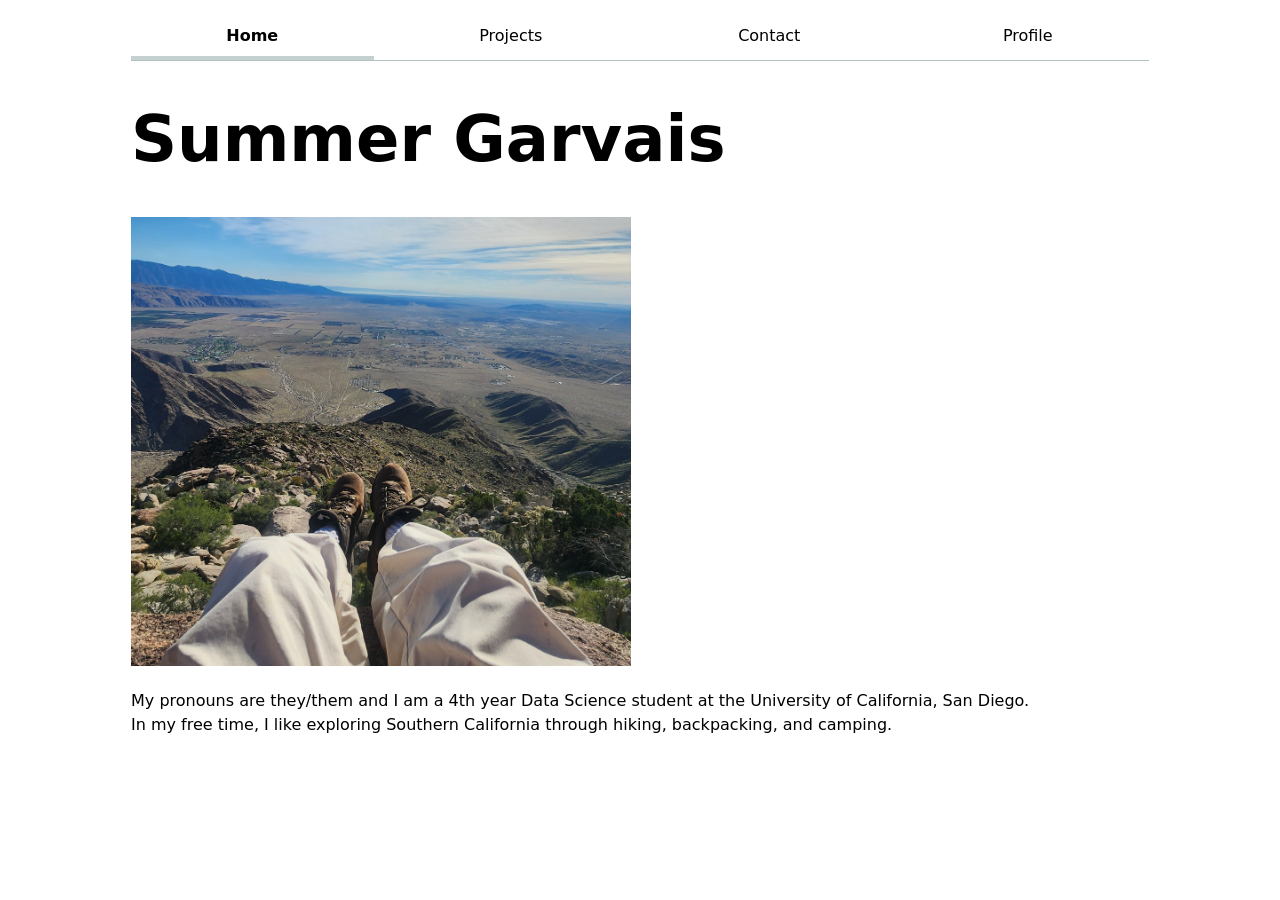
==== index.html @ 94088b61 "Updating js script linking" ====
<!DOCTYPE html>
<html lang="en">
<head>
    <meta charset="UTF-8">
    <meta name="viewport" content="width=device-width, initial-scale=1.0">
    <title>Summer Garvais: Personal site and portfolio</title>
    <link rel="stylesheet" href="style.css">
    <script type="module" src="global.js"></script>
</head>
<body>
    <nav>
            <a class = "current" href="/portfolio/">Home</a>
            <a href="/portfolio/projects">Projects</a>
            <a href="/portfolio/contact">Contact</a>
            <a href="/portfolio/profile">Profile</a>
    </nav>
    <h1>Summer Garvais</h1>
    <img
        src="images/20260301_083900.jpg"
        alt= "View from outside of Melbourne, Australia. I studied abroad here and its my favorite city in the world!"
        width="500"
    />
    <p>My pronouns are they/them and I am a 4th year Data Science student at the 
        University of California, San Diego. In my free time, I like exploring Southern California through hiking, backpacking, and camping.
    </p>
</body>
</html>
---- style.css ----
html {
    --color-accent: oklch(79.624% 0.11657 225.325);
    accent-color: var(--color-accent);
}
body {
/* Set line height to 1.5 times the font size
	   and use the OS’s UI font as the website font
	 */
  font: 100%/1.5 system-ui;
}
body {
	max-width: 100ch;
    margin: 0 auto;
    padding: 1rem;
}
img {
	max-width: 100%;
}
nav {
    display: flex;
    gap: 1rem;
	text-align: center;
	margin-bottom: 0.5rem;
	border-bottom-width: 1px;
	border-bottom-style: solid;
	border-bottom-color: oklch(80% 3% 200);
}
nav a {
    flex: 1;
    color: inherit;
    text-decoration: none;
    padding: 0.5em;
}
a{
	color: inherit;
	text-decoration: none;
}
p {
	max-width: 90ch;
}
a.current {
	font-weight: bold;
	border-bottom-width: 0.3rem;
	border-bottom-style: solid;
	border-bottom-color: oklch(85% 3% 200);
}
a:hover {
    border-bottom-width: 0.3rem;
    border-bottom-style: solid;
    border-bottom-color: var(--color-accent);
    background-color: oklch(from var(--color-accent) 95% 5% h);
}
form {
    font: inherit;
    display: grid;
    grid-template-columns: auto 1fr;
    gap: 1em;
}
label {
    display: grid;
    grid-template-columns: subgrid;
    grid-column: 1 / -1;
}
h1 {
    font-size: 400%;
    line-height: 1.1;
    text-wrap: balance;
}
h1, h2, h3, h4, h5, h6 {
    line-height: 1.1;
    text-wrap: balance;
}
button {
    grid-column: 1 / -1;
    font: inherit;
}
input, textarea {
    font: inherit;
    width: 100%;
    box-sizing: border-box;
}

.projects {
    display: grid;
    grid-template-columns: repeat(auto-fill, minmax(15em, 1fr));
    gap: 1em;
    margin-top: 1em;
}

.projects article {
    display: grid;
    grid-row: span 3;
    grid-template-rows: subgrid;
}

.projects h2 {
    margin: 0;
    font-size: 100%;
}

section {
    margin-block: 2em;
}

article header {
    display: flex;
    gap: 1em;
    flex-wrap: wrap;
    justify-content: space-between;
}

article h3 {
    margin: 0;
}
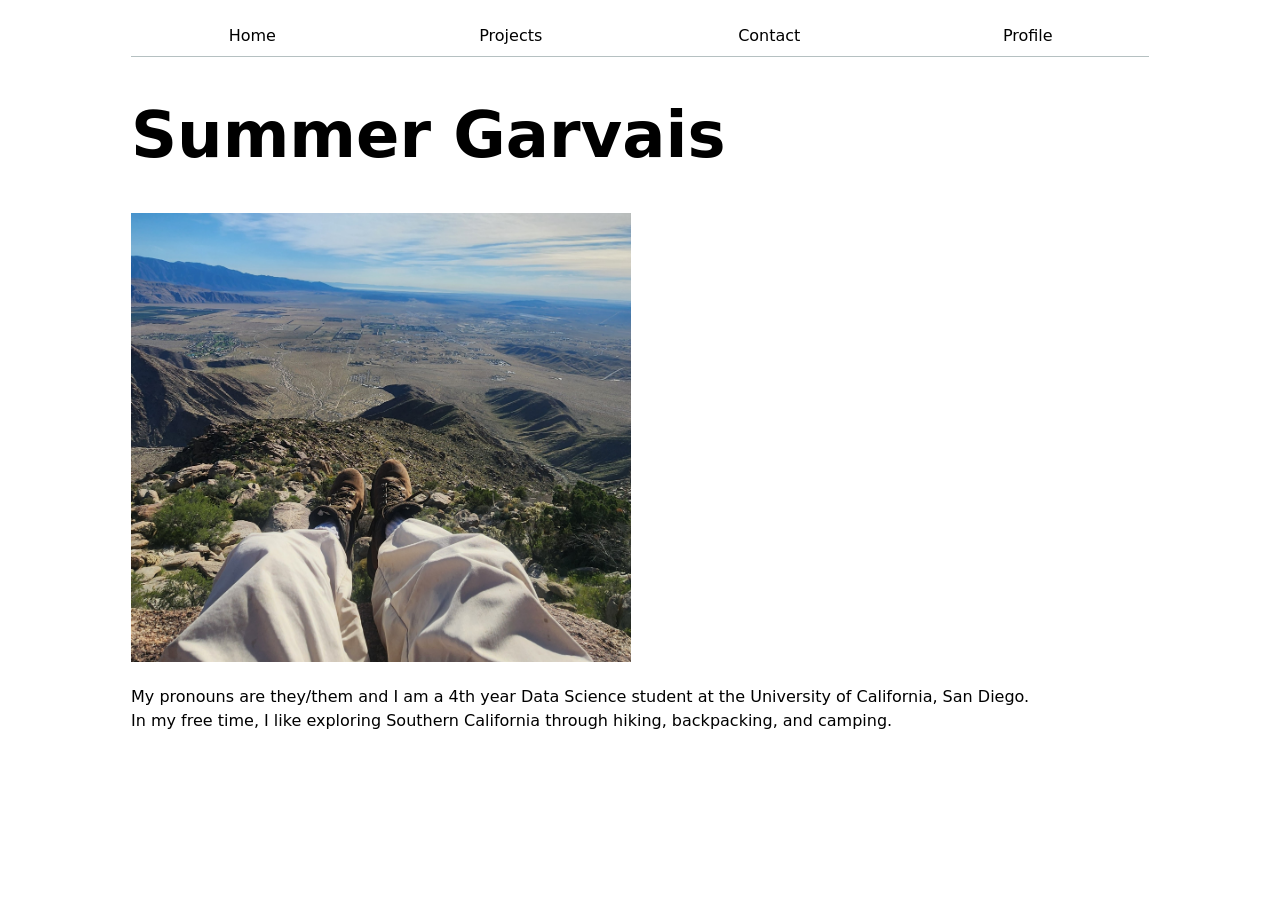
==== commit 1023aaa8: "Updating link heirarchies and removing manual current class" ====
--- a/index.html
+++ b/index.html
@@ -4,15 +4,15 @@
     <meta charset="UTF-8">
     <meta name="viewport" content="width=device-width, initial-scale=1.0">
     <title>Summer Garvais: Personal site and portfolio</title>
-    <link rel="stylesheet" href="style.css">
-    <script type="module" src="global.js"></script>
+    <link rel="stylesheet" href="./style.css">
+    <script type="module" src="./global.js"></script>
 </head>
 <body>
     <nav>
-            <a class = "current" href="/portfolio/">Home</a>
-            <a href="/portfolio/projects">Projects</a>
-            <a href="/portfolio/contact">Contact</a>
-            <a href="/portfolio/profile">Profile</a>
+            <a href="./">Home</a>
+            <a href="./projects">Projects</a>
+            <a href="./contact">Contact</a>
+            <a href="./profile">Profile</a>
     </nav>
     <h1>Summer Garvais</h1>
     <img
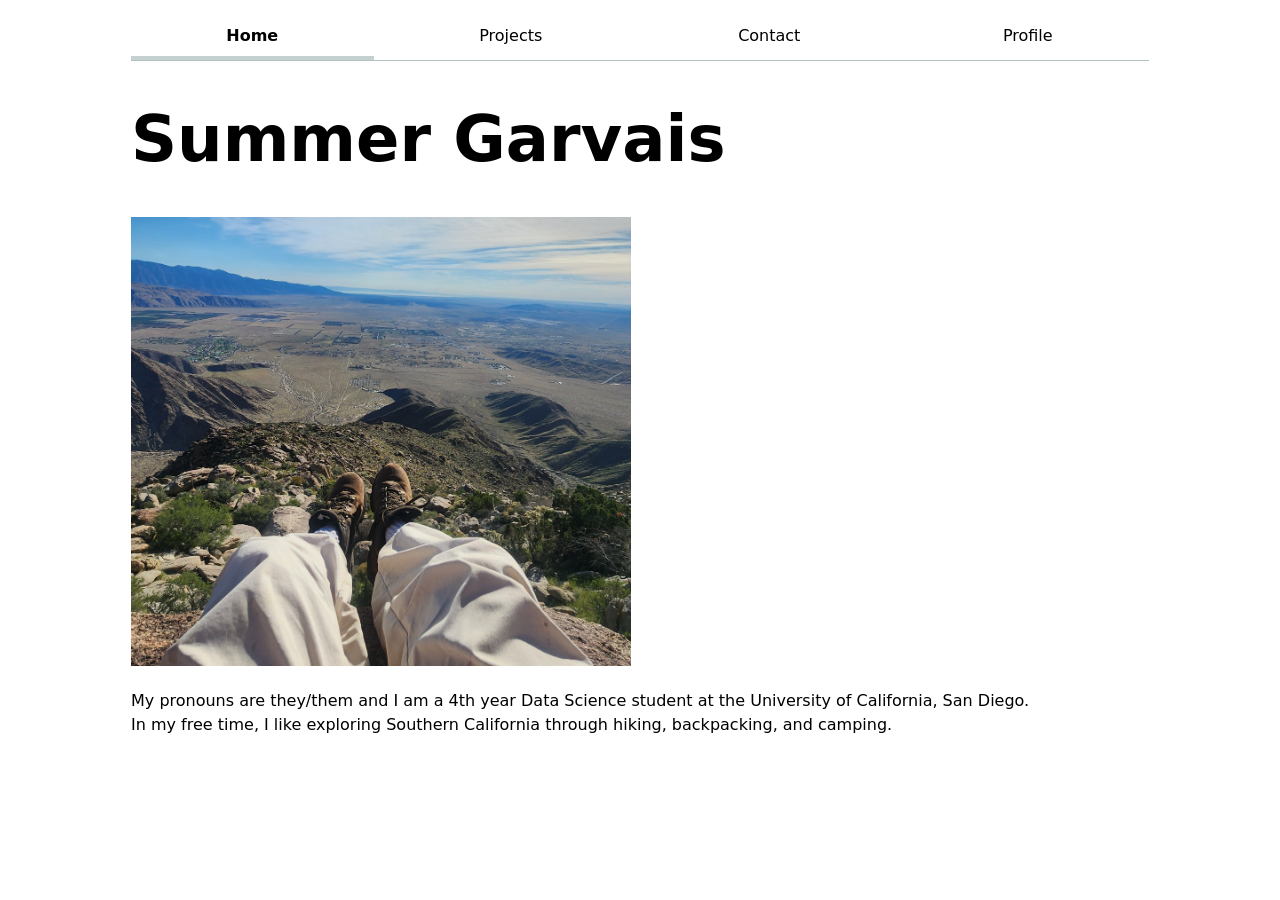
==== commit 2e12ade2: "Finishing Part 2" ====
--- a/index.html
+++ b/index.html
@@ -9,7 +9,7 @@
 </head>
 <body>
     <nav>
-            <a href="./">Home</a>
+            <a href="index.html">Home</a>
             <a href="./projects">Projects</a>
             <a href="./contact">Contact</a>
             <a href="./profile">Profile</a>
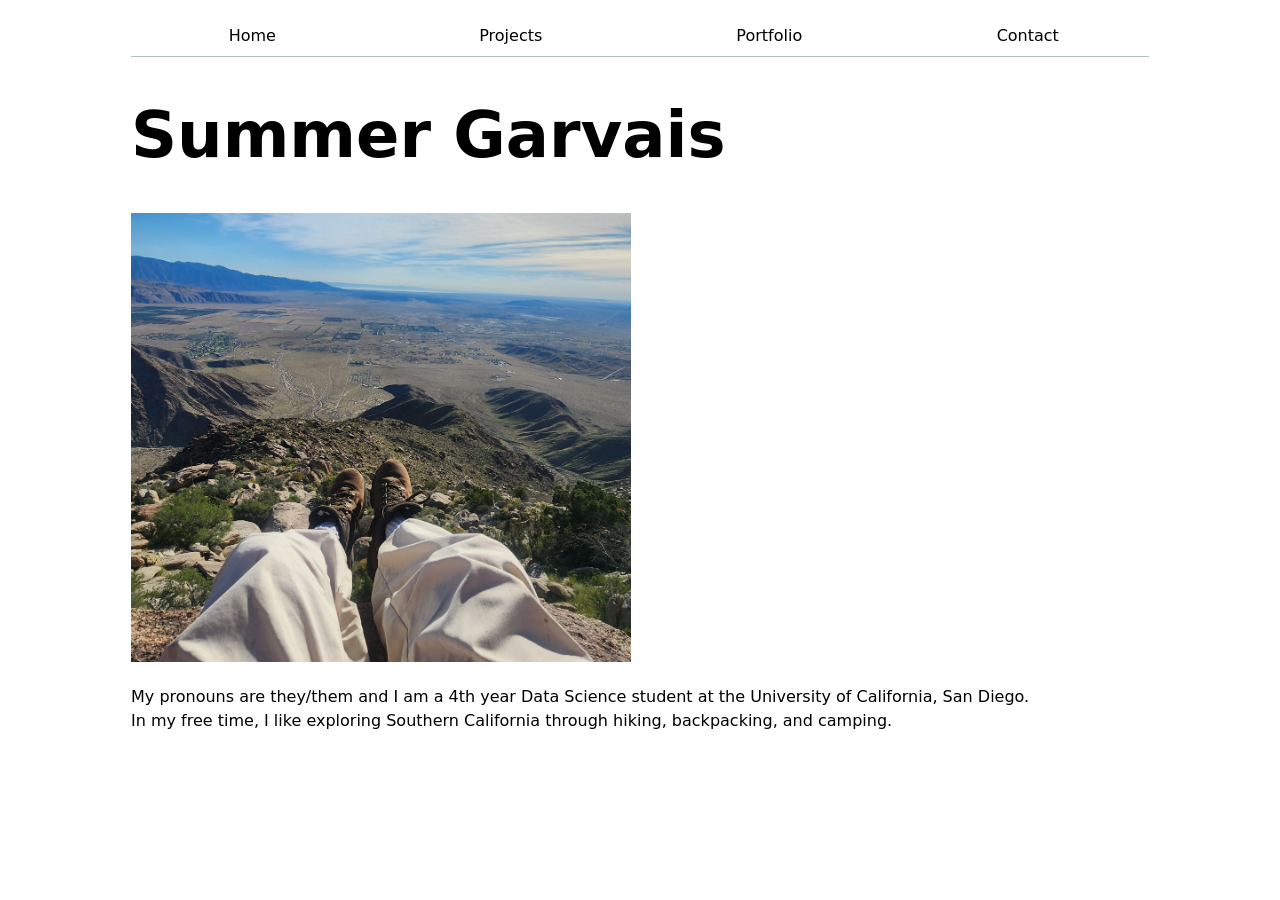
==== commit 788573b2: "removing nav" ====
--- a/index.html
+++ b/index.html
@@ -8,12 +8,6 @@
     <script type="module" src="./global.js"></script>
 </head>
 <body>
-    <nav>
-            <a href="index.html">Home</a>
-            <a href="./projects">Projects</a>
-            <a href="./contact">Contact</a>
-            <a href="./profile">Profile</a>
-    </nav>
     <h1>Summer Garvais</h1>
     <img
         src="images/20260301_083900.jpg"
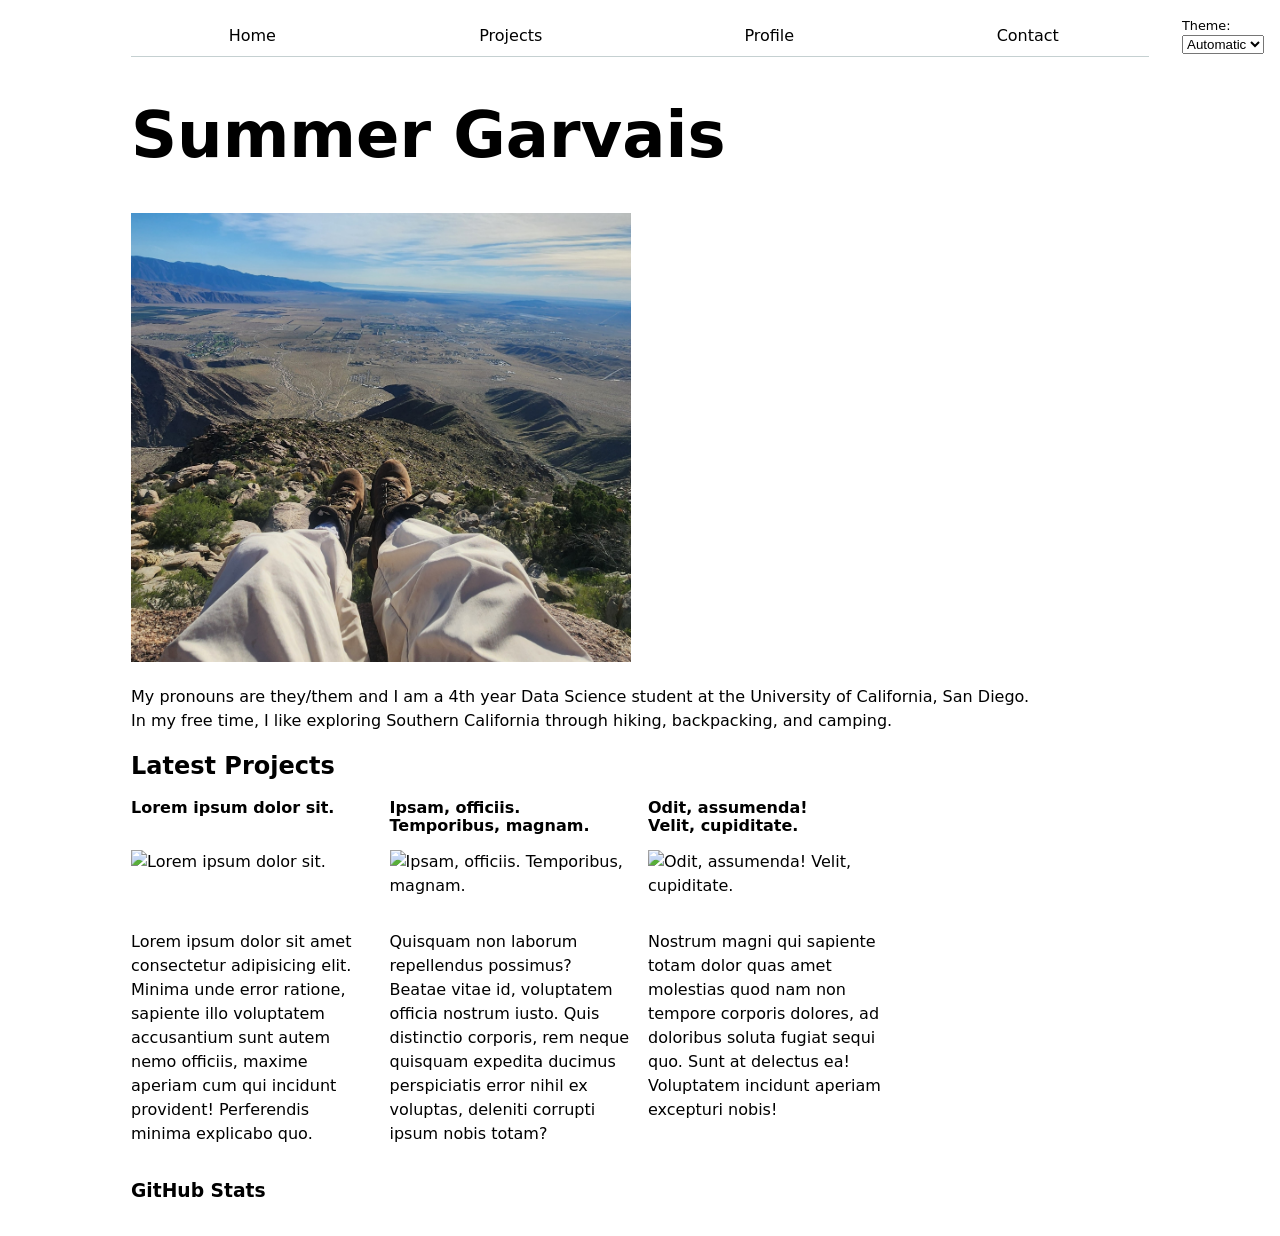
==== commit 044a313e: "attempting Lab 4 part 3" ====
--- a/index.html
+++ b/index.html
@@ -6,6 +6,7 @@
     <title>Summer Garvais: Personal site and portfolio</title>
     <link rel="stylesheet" href="./style.css">
     <script type="module" src="./global.js"></script>
+    <script src="index.js" type="module" defer></script>
 </head>
 <body>
     <h1>Summer Garvais</h1>
@@ -17,5 +18,11 @@
     <p>My pronouns are they/them and I am a 4th year Data Science student at the 
         University of California, San Diego. In my free time, I like exploring Southern California through hiking, backpacking, and camping.
     </p>
+    <h2>Latest Projects</h2>
+    <div class="projects"></div>
+
+    <script type="module" src="./index.js"></script>
+    <h3>GitHub Stats</h3>
+    <div id="profile-stats"></div>
 </body>
 </html>
--- a/style.css
+++ b/style.css
@@ -1,5 +1,6 @@
 
 html {
+    color-scheme: light dark;
     --color-accent: oklch(79.624% 0.11657 225.325);
     accent-color: var(--color-accent);
 }
@@ -24,7 +25,7 @@
 	margin-bottom: 0.5rem;
 	border-bottom-width: 1px;
 	border-bottom-style: solid;
-	border-bottom-color: oklch(80% 3% 200);
+	border-bottom-color: oklch(85% 3% 200);
 }
 nav a {
     flex: 1;
@@ -49,7 +50,7 @@
     border-bottom-width: 0.3rem;
     border-bottom-style: solid;
     border-bottom-color: var(--color-accent);
-    background-color: oklch(from var(--color-accent) 95% 5% h);
+    background-color: color-mix(in oklch, var(--color-accent), canvas 85%);
 }
 form {
     font: inherit;
@@ -112,4 +113,26 @@
 
 article h3 {
     margin: 0;
+}
+.color-scheme {
+  position: absolute;
+  top: 1rem;
+  right: 1rem;
+  font-size: 80%;
+  font-family: inherit;
+}
+
+#profile-stats dl {
+  display: grid;
+  grid-template-columns: repeat(4, 1fr);
+}
+
+#profile-stats dt {
+  grid-row: 1;
+  font-weight: bold;
+}
+
+#profile-stats dd {
+  grid-row: 2;
+  margin: 0;
 }
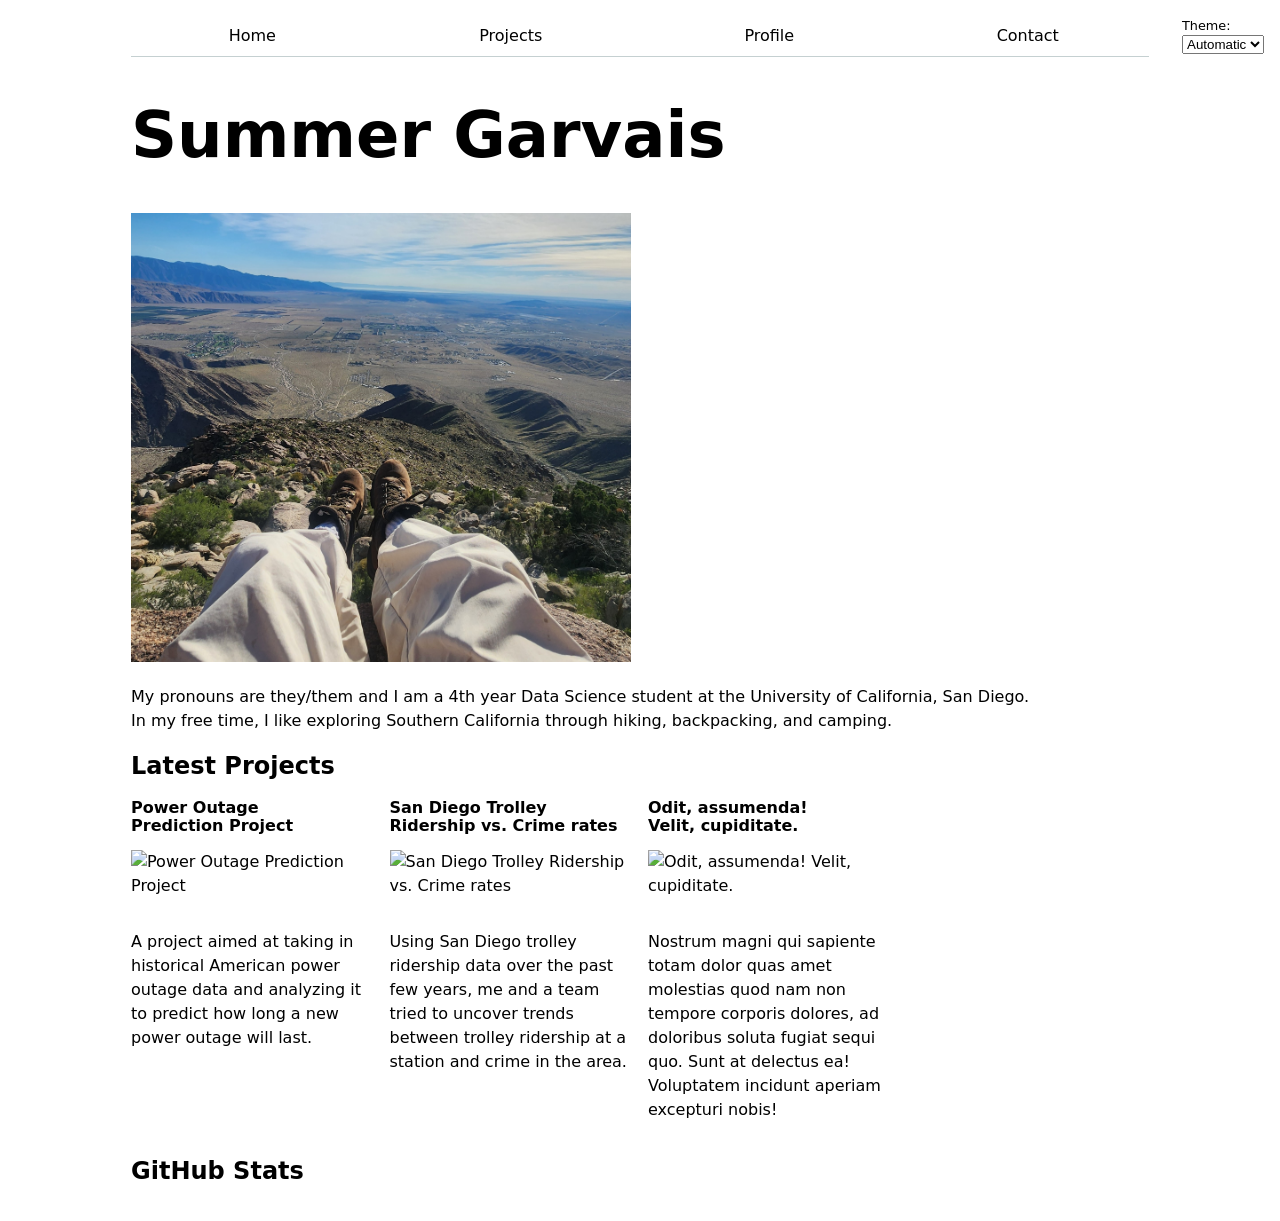
==== commit 26d40249: "finishing lab #4" ====
--- a/index.html
+++ b/index.html
@@ -22,7 +22,7 @@
     <div class="projects"></div>
 
     <script type="module" src="./index.js"></script>
-    <h3>GitHub Stats</h3>
+    <h2>GitHub Stats</h2>
     <div id="profile-stats"></div>
 </body>
 </html>
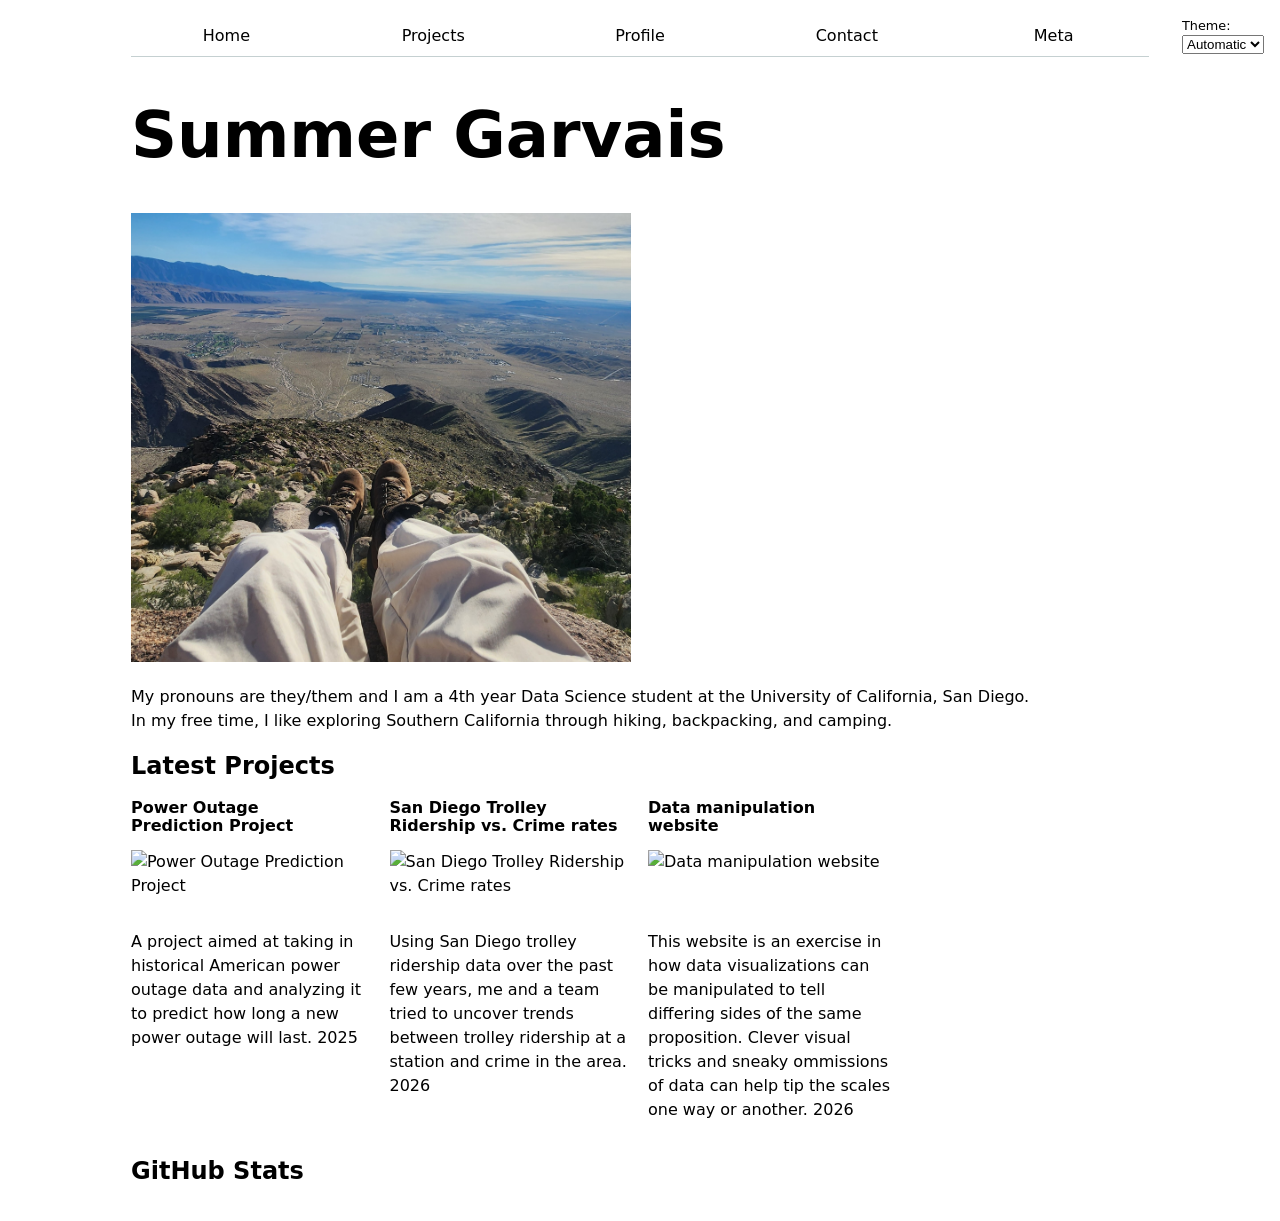
==== commit 6e7e2f09: "Finishing Lab #6" ====
--- a/index.html
+++ b/index.html
@@ -24,5 +24,7 @@
     <script type="module" src="./index.js"></script>
     <h2>GitHub Stats</h2>
     <div id="profile-stats"></div>
+
+    
 </body>
 </html>
--- a/style.css
+++ b/style.css
@@ -135,4 +135,149 @@
 #profile-stats dd {
   grid-row: 2;
   margin: 0;
+}
+
+#projects-pie-plot {
+  max-width: 20em;
+  margin-block: 2em;
+  overflow: visible;
+  &:has(path:hover) {
+    path:not(:hover) {
+       opacity: 0.5;
+    }
+  }
+  path {
+    transition: 400ms;
+    cursor: pointer;
+  }
+}
+
+.legend {
+    display: grid;
+    grid-template-columns: repeat(auto-fill, minmax(9em, 1fr));
+    padding: 1em;
+    border: 1px solid oklch(85% 3% 200);
+    margin-block: 1em;
+    list-style: none;
+    flex: 1;
+    min-width: 1;
+}
+
+.legend-item {
+    display: flex;
+    align-items: center;
+    gap: 0.5em;
+    flex: 1;
+}
+
+.swatch {
+    display: flex;
+    width: 1em;
+    aspect-ratio: 1/1;
+    background-color: var(--color);
+    border-radius: 50%;
+}
+
+.container {
+    display: flex;
+    align-items: center;
+    gap: 2em;
+}
+
+.selected {
+  --color: oklch(60% 45% 0) !important;
+
+  &:is(path) {
+    fill: var(--color);
+  }
+}
+
+.stats {
+    display: grid;
+    grid-template-columns: repeat(auto-fill, minmax(10em, 1fr));
+    gap: 0.5em 1em;
+}
+
+.stats dt {
+    font-weight: bold;
+    grid-row: 1;
+}
+
+.stats dd {
+    margin: 0;
+    grid-row: 2;
+}
+
+.gridlines line {
+    stroke: oklch(85% 3% 200);
+    stroke-opacity: 0.5;
+}
+
+.gridlines path {
+    display: none;
+}
+
+dl.info {
+    display: grid;
+    grid-template-columns: auto 1fr;
+    gap: 0.25em 1em;
+    margin: 0;
+    transition-duration: 500ms;
+    transition-property: opacity, visibility;
+}
+
+dl.info dt {
+    font-weight: bold;
+    color: oklch(50% 0% 0);
+}
+
+dl.info dd {
+    margin: 0;
+}
+
+dl.info[hidden]:not(:hover, :focus-within) {
+    opacity: 0;
+    visibility: hidden;
+}
+
+.tooltip {
+    position: fixed;
+    top: 1em;
+    left: 1em;
+    background-color: rgba(255, 255, 255, 0.9);
+    box-shadow: 0 4px 12px rgba(0, 0, 0, 0.15);
+    border-radius: 8px;
+    padding: 0.75em 1em;
+    backdrop-filter: blur(4px);
+}
+
+circle {
+    transition: 200ms;
+    transform-origin: center;
+    transform-box: fill-box;
+}
+
+circle:hover {
+    transform: scale(1.5);
+}
+
+
+
+
+circle.selected {
+    fill: #ff6b6b;
+}
+
+@keyframes marching-ants {
+    to {
+        stroke-dashoffset: -8;
+    }
+}
+
+.selection {
+    fill-opacity: 0.1;
+    stroke: black;
+    stroke-opacity: 0.7;
+    stroke-dasharray: 5 3;
+    animation: marching-ants 2s linear infinite;
 }
